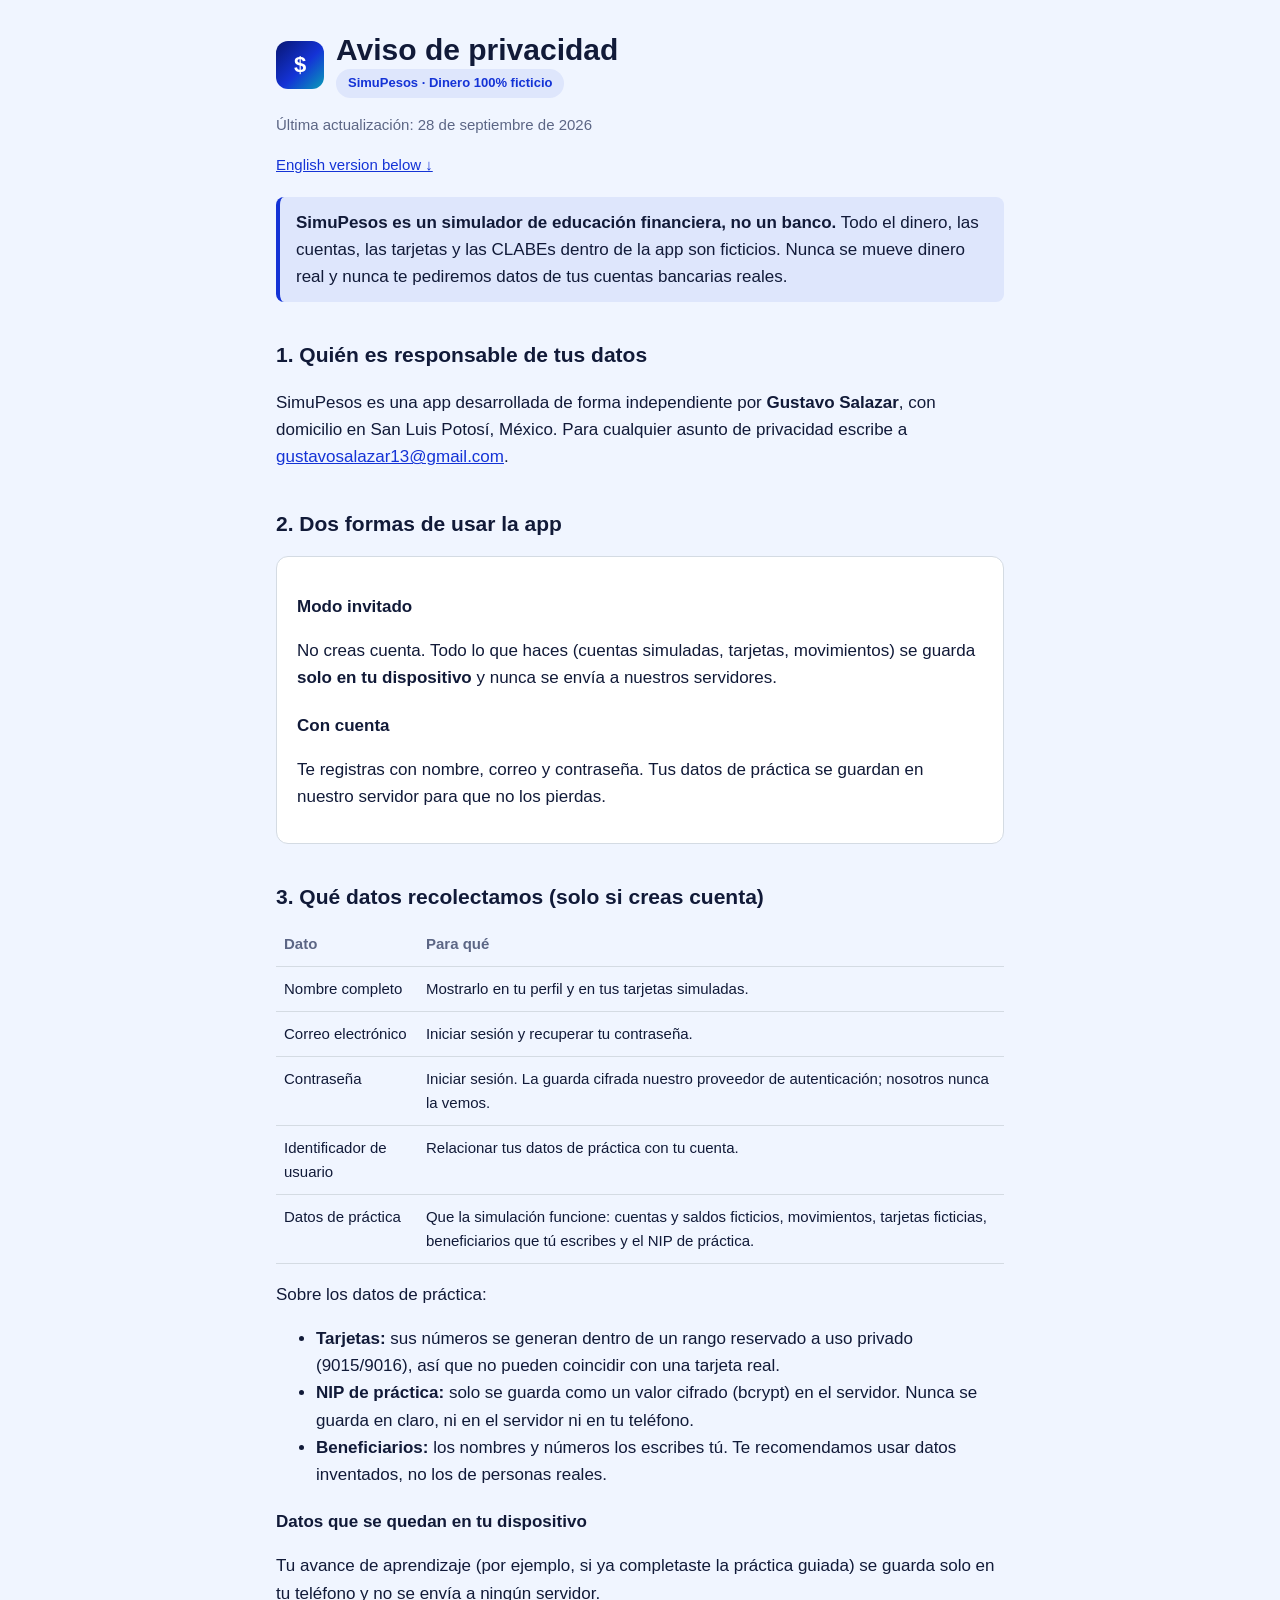
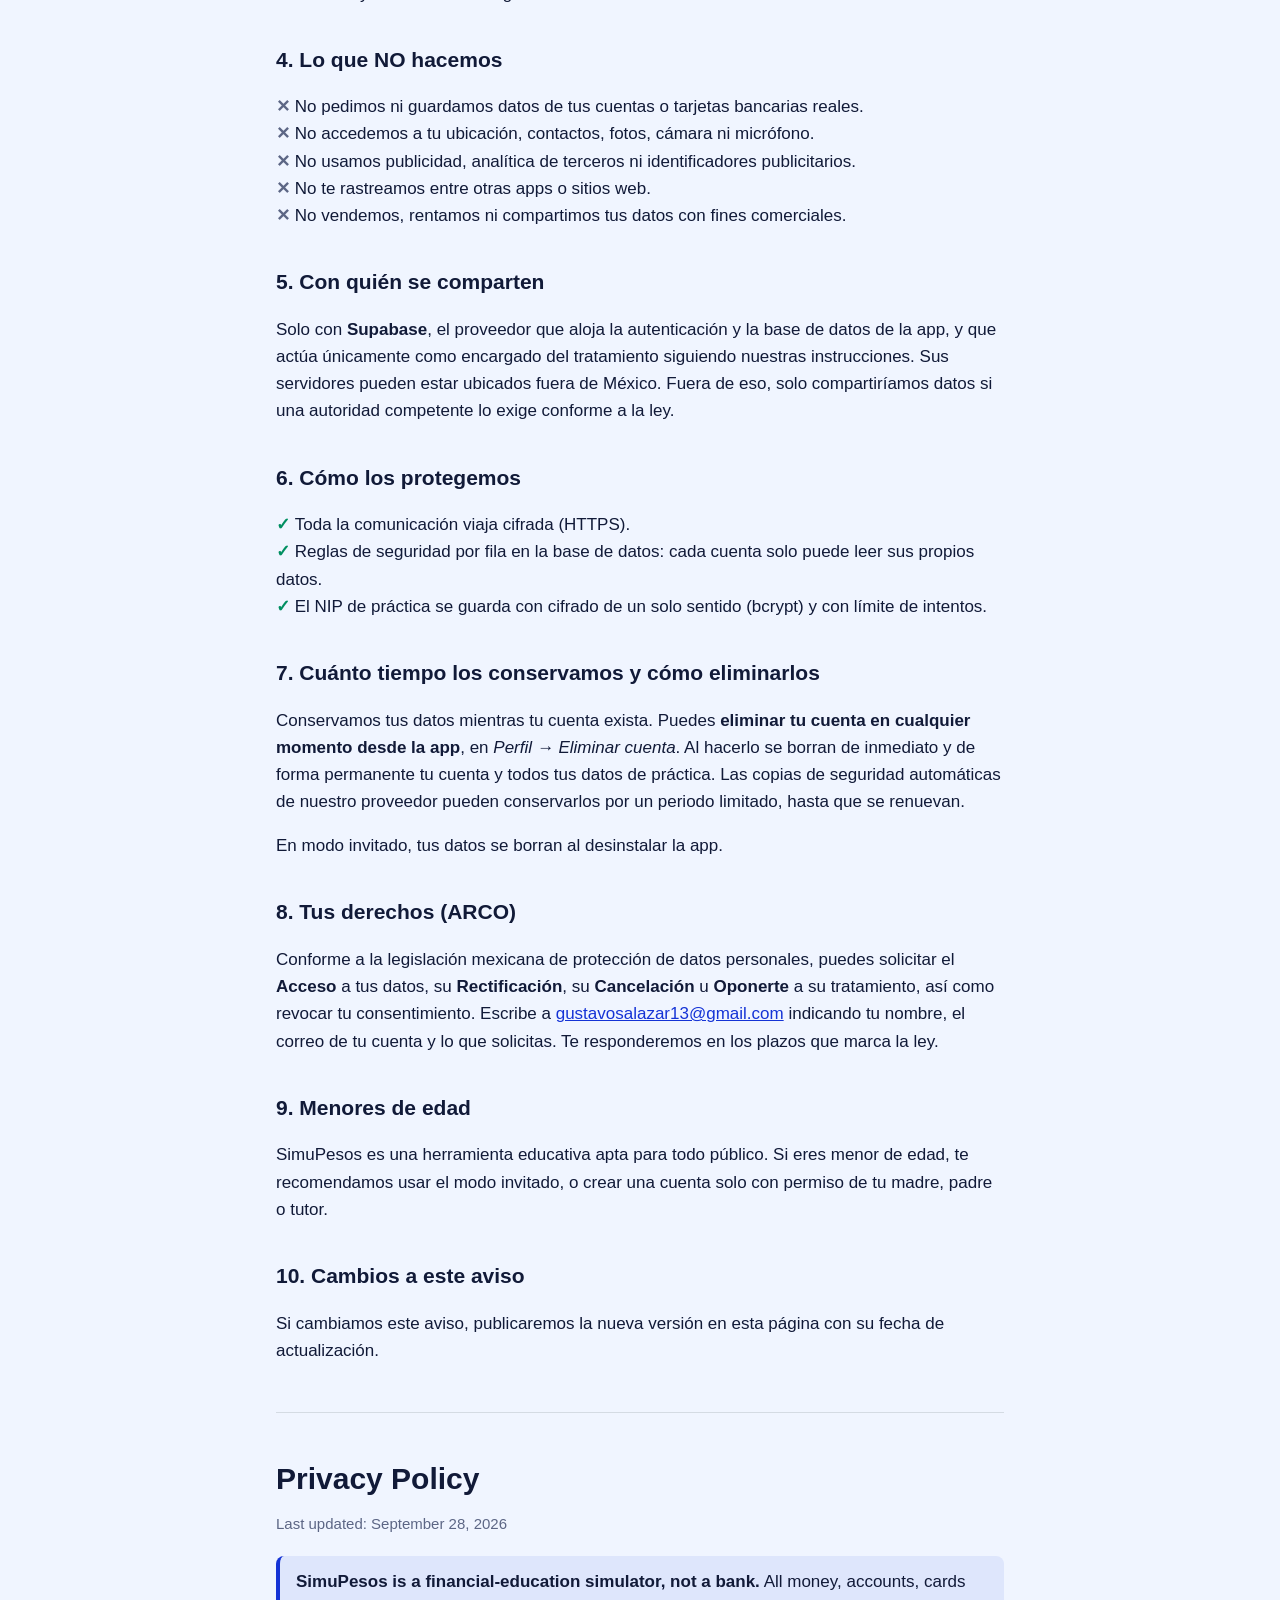
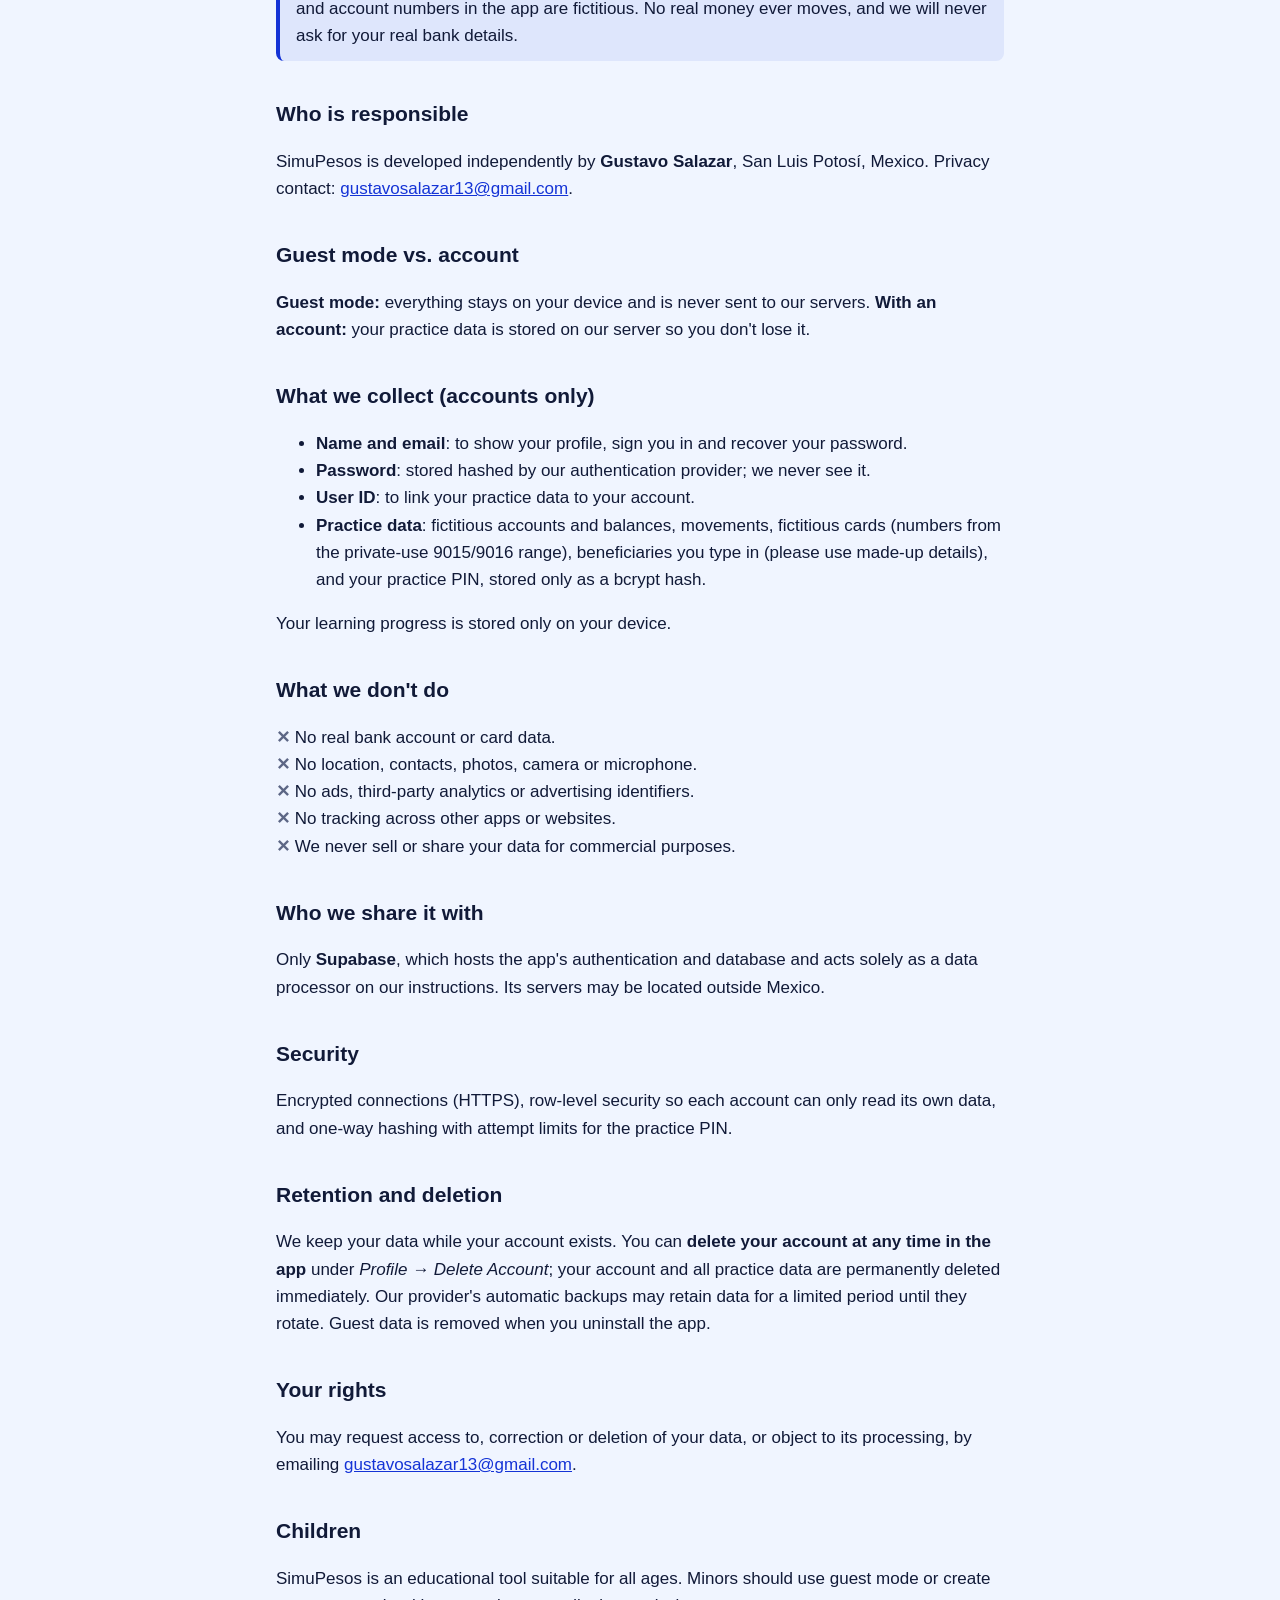
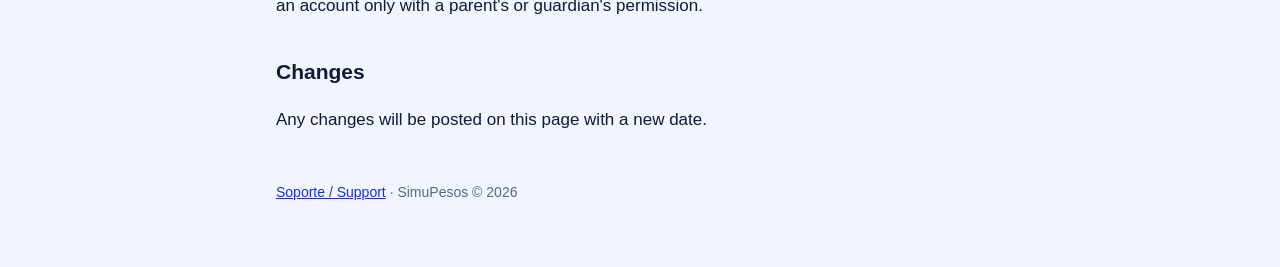
==== privacy.html @ 22ddd675 "Add files via upload" ====
<!doctype html>
<html lang="es">
<head>
<meta charset="utf-8">
<meta name="viewport" content="width=device-width, initial-scale=1">
<title>Aviso de privacidad · SimuPesos</title>
<meta name="description" content="Aviso de privacidad de SimuPesos, simulador de educación financiera con dinero ficticio.">
<link rel="stylesheet" href="style.css">
</head>
<body>
<main>
  <header class="brand">
    <div class="logo" aria-hidden="true">$</div>
    <div>
      <h1>Aviso de privacidad</h1>
      <span class="badge">SimuPesos · Dinero 100% ficticio</span>
    </div>
  </header>
  <p class="muted">Última actualización: 28 de septiembre de 2026</p>
  <nav class="lang"><a href="#english">English version below ↓</a></nav>

  <div class="notice">
    <strong>SimuPesos es un simulador de educación financiera, no un banco.</strong>
    Todo el dinero, las cuentas, las tarjetas y las CLABEs dentro de la app son ficticios.
    Nunca se mueve dinero real y nunca te pediremos datos de tus cuentas bancarias reales.
  </div>

  <h2>1. Quién es responsable de tus datos</h2>
  <p>SimuPesos es una app desarrollada de forma independiente por <strong>Gustavo Salazar</strong>,
  con domicilio en San Luis Potosí, México. Para cualquier asunto de privacidad escribe a
  <a href="mailto:gustavosalazar13@gmail.com">gustavosalazar13@gmail.com</a>.</p>

  <h2>2. Dos formas de usar la app</h2>
  <div class="card">
    <h3>Modo invitado</h3>
    <p>No creas cuenta. Todo lo que haces (cuentas simuladas, tarjetas, movimientos) se guarda
    <strong>solo en tu dispositivo</strong> y nunca se envía a nuestros servidores.</p>
    <h3>Con cuenta</h3>
    <p>Te registras con nombre, correo y contraseña. Tus datos de práctica se guardan en nuestro
    servidor para que no los pierdas.</p>
  </div>

  <h2>3. Qué datos recolectamos (solo si creas cuenta)</h2>
  <div class="table-wrap">
  <table>
    <tr><th>Dato</th><th>Para qué</th></tr>
    <tr><td>Nombre completo</td><td>Mostrarlo en tu perfil y en tus tarjetas simuladas.</td></tr>
    <tr><td>Correo electrónico</td><td>Iniciar sesión y recuperar tu contraseña.</td></tr>
    <tr><td>Contraseña</td><td>Iniciar sesión. La guarda cifrada nuestro proveedor de autenticación; nosotros nunca la vemos.</td></tr>
    <tr><td>Identificador de usuario</td><td>Relacionar tus datos de práctica con tu cuenta.</td></tr>
    <tr><td>Datos de práctica</td><td>Que la simulación funcione: cuentas y saldos ficticios, movimientos, tarjetas ficticias, beneficiarios que tú escribes y el NIP de práctica.</td></tr>
  </table>
  </div>
  <p>Sobre los datos de práctica:</p>
  <ul>
    <li><strong>Tarjetas:</strong> sus números se generan dentro de un rango reservado a uso privado (9015/9016), así que no pueden coincidir con una tarjeta real.</li>
    <li><strong>NIP de práctica:</strong> solo se guarda como un valor cifrado (bcrypt) en el servidor. Nunca se guarda en claro, ni en el servidor ni en tu teléfono.</li>
    <li><strong>Beneficiarios:</strong> los nombres y números los escribes tú. Te recomendamos usar datos inventados, no los de personas reales.</li>
  </ul>

  <h3>Datos que se quedan en tu dispositivo</h3>
  <p>Tu avance de aprendizaje (por ejemplo, si ya completaste la práctica guiada) se guarda solo en
  tu teléfono y no se envía a ningún servidor.</p>

  <h2>4. Lo que NO hacemos</h2>
  <ul class="cross">
    <li>No pedimos ni guardamos datos de tus cuentas o tarjetas bancarias reales.</li>
    <li>No accedemos a tu ubicación, contactos, fotos, cámara ni micrófono.</li>
    <li>No usamos publicidad, analítica de terceros ni identificadores publicitarios.</li>
    <li>No te rastreamos entre otras apps o sitios web.</li>
    <li>No vendemos, rentamos ni compartimos tus datos con fines comerciales.</li>
  </ul>

  <h2>5. Con quién se comparten</h2>
  <p>Solo con <strong>Supabase</strong>, el proveedor que aloja la autenticación y la base de datos
  de la app, y que actúa únicamente como encargado del tratamiento siguiendo nuestras instrucciones.
  Sus servidores pueden estar ubicados fuera de México. Fuera de eso, solo compartiríamos datos si
  una autoridad competente lo exige conforme a la ley.</p>

  <h2>6. Cómo los protegemos</h2>
  <ul class="check">
    <li>Toda la comunicación viaja cifrada (HTTPS).</li>
    <li>Reglas de seguridad por fila en la base de datos: cada cuenta solo puede leer sus propios datos.</li>
    <li>El NIP de práctica se guarda con cifrado de un solo sentido (bcrypt) y con límite de intentos.</li>
  </ul>

  <h2>7. Cuánto tiempo los conservamos y cómo eliminarlos</h2>
  <p>Conservamos tus datos mientras tu cuenta exista. Puedes <strong>eliminar tu cuenta en cualquier
  momento desde la app</strong>, en <em>Perfil → Eliminar cuenta</em>. Al hacerlo se borran de
  inmediato y de forma permanente tu cuenta y todos tus datos de práctica. Las copias de seguridad
  automáticas de nuestro proveedor pueden conservarlos por un periodo limitado, hasta que se renuevan.</p>
  <p>En modo invitado, tus datos se borran al desinstalar la app.</p>

  <h2>8. Tus derechos (ARCO)</h2>
  <p>Conforme a la legislación mexicana de protección de datos personales, puedes solicitar el
  <strong>Acceso</strong> a tus datos, su <strong>Rectificación</strong>, su <strong>Cancelación</strong>
  u <strong>Oponerte</strong> a su tratamiento, así como revocar tu consentimiento. Escribe a
  <a href="mailto:gustavosalazar13@gmail.com">gustavosalazar13@gmail.com</a> indicando tu nombre, el
  correo de tu cuenta y lo que solicitas. Te responderemos en los plazos que marca la ley.</p>

  <h2>9. Menores de edad</h2>
  <p>SimuPesos es una herramienta educativa apta para todo público. Si eres menor de edad, te
  recomendamos usar el modo invitado, o crear una cuenta solo con permiso de tu madre, padre o tutor.</p>

  <h2>10. Cambios a este aviso</h2>
  <p>Si cambiamos este aviso, publicaremos la nueva versión en esta página con su fecha de actualización.</p>

  <hr>

  <section id="english" lang="en">
    <h1>Privacy Policy</h1>
    <p class="muted">Last updated: September 28, 2026</p>

    <div class="notice">
      <strong>SimuPesos is a financial-education simulator, not a bank.</strong>
      All money, accounts, cards and account numbers in the app are fictitious. No real money
      ever moves, and we will never ask for your real bank details.
    </div>

    <h2>Who is responsible</h2>
    <p>SimuPesos is developed independently by <strong>Gustavo Salazar</strong>, San Luis Potosí,
    Mexico. Privacy contact: <a href="mailto:gustavosalazar13@gmail.com">gustavosalazar13@gmail.com</a>.</p>

    <h2>Guest mode vs. account</h2>
    <p><strong>Guest mode:</strong> everything stays on your device and is never sent to our servers.
    <strong>With an account:</strong> your practice data is stored on our server so you don't lose it.</p>

    <h2>What we collect (accounts only)</h2>
    <ul>
      <li><strong>Name and email</strong>: to show your profile, sign you in and recover your password.</li>
      <li><strong>Password</strong>: stored hashed by our authentication provider; we never see it.</li>
      <li><strong>User ID</strong>: to link your practice data to your account.</li>
      <li><strong>Practice data</strong>: fictitious accounts and balances, movements, fictitious cards
      (numbers from the private-use 9015/9016 range), beneficiaries you type in (please use made-up
      details), and your practice PIN, stored only as a bcrypt hash.</li>
    </ul>
    <p>Your learning progress is stored only on your device.</p>

    <h2>What we don't do</h2>
    <ul class="cross">
      <li>No real bank account or card data.</li>
      <li>No location, contacts, photos, camera or microphone.</li>
      <li>No ads, third-party analytics or advertising identifiers.</li>
      <li>No tracking across other apps or websites.</li>
      <li>We never sell or share your data for commercial purposes.</li>
    </ul>

    <h2>Who we share it with</h2>
    <p>Only <strong>Supabase</strong>, which hosts the app's authentication and database and acts
    solely as a data processor on our instructions. Its servers may be located outside Mexico.</p>

    <h2>Security</h2>
    <p>Encrypted connections (HTTPS), row-level security so each account can only read its own data,
    and one-way hashing with attempt limits for the practice PIN.</p>

    <h2>Retention and deletion</h2>
    <p>We keep your data while your account exists. You can <strong>delete your account at any time
    in the app</strong> under <em>Profile → Delete Account</em>; your account and all practice data
    are permanently deleted immediately. Our provider's automatic backups may retain data for a
    limited period until they rotate. Guest data is removed when you uninstall the app.</p>

    <h2>Your rights</h2>
    <p>You may request access to, correction or deletion of your data, or object to its processing,
    by emailing <a href="mailto:gustavosalazar13@gmail.com">gustavosalazar13@gmail.com</a>.</p>

    <h2>Children</h2>
    <p>SimuPesos is an educational tool suitable for all ages. Minors should use guest mode or create
    an account only with a parent's or guardian's permission.</p>

    <h2>Changes</h2>
    <p>Any changes will be posted on this page with a new date.</p>
  </section>

  <footer>
    <a href="index.html">Soporte / Support</a> · SimuPesos © 2026
  </footer>
</main>
</body>
</html>
---- style.css ----
:root {
  --ink: #111a38;
  --muted: #5c6685;
  --canvas: #f0f5ff;
  --panel: #ffffff;
  --line: #d4dbe3;
  --accent: #1433d6;
  --accent-soft: rgba(20, 51, 214, 0.08);
  --ok: #008f61;
}
@media (prefers-color-scheme: dark) {
  :root {
    --ink: #edf2fc;
    --muted: #a8b3cc;
    --canvas: #12141f;
    --panel: #212430;
    --line: #4d5466;
    --accent: #8cb3ff;
    --accent-soft: rgba(140, 179, 255, 0.12);
    --ok: #40cc99;
  }
}
* { box-sizing: border-box; }
html { -webkit-text-size-adjust: 100%; }
body {
  margin: 0;
  background: var(--canvas);
  color: var(--ink);
  font: 17px/1.6 -apple-system, BlinkMacSystemFont, "SF Pro Text", "Segoe UI", Roboto, sans-serif;
}
main { max-width: 760px; margin: 0 auto; padding: 32px 16px 64px; }
header.brand { display: flex; align-items: center; gap: 12px; margin-bottom: 8px; }
.logo {
  width: 48px; height: 48px; border-radius: 12px; flex: none;
  background: linear-gradient(135deg, #081773, #1433d6 55%, #089eb8);
  color: #fff; display: grid; place-items: center; font-weight: 800; font-size: 22px;
}
h1 { font-size: 30px; line-height: 1.2; margin: 0; }
h2 { font-size: 21px; margin: 36px 0 8px; }
h3 { font-size: 17px; margin: 20px 0 4px; }
p, li { color: var(--ink); }
.muted { color: var(--muted); font-size: 15px; }
.card {
  background: var(--panel); border: 1px solid var(--line); border-radius: 12px;
  padding: 16px 20px; margin: 16px 0;
}
.notice {
  background: var(--accent-soft); border-left: 4px solid var(--accent);
  border-radius: 8px; padding: 12px 16px; margin: 20px 0;
}
.badge {
  display: inline-block; font-size: 13px; font-weight: 600; color: var(--accent);
  background: var(--accent-soft); border-radius: 999px; padding: 4px 12px;
}
a { color: var(--accent); }
nav.lang { margin: 16px 0 0; font-size: 15px; }
table { width: 100%; border-collapse: collapse; font-size: 15px; }
th, td { text-align: left; vertical-align: top; padding: 10px 8px; border-bottom: 1px solid var(--line); }
th { color: var(--muted); font-weight: 600; }
.table-wrap { overflow-x: auto; }
ul.check { list-style: none; padding-left: 0; }
ul.check li::before { content: "✓ "; color: var(--ok); font-weight: 700; }
ul.cross { list-style: none; padding-left: 0; }
ul.cross li::before { content: "✕ "; color: var(--muted); font-weight: 700; }
hr { border: 0; border-top: 1px solid var(--line); margin: 48px 0; }
footer { margin-top: 48px; font-size: 14px; color: var(--muted); }
details { background: var(--panel); border: 1px solid var(--line); border-radius: 10px; padding: 12px 16px; margin: 10px 0; }
summary { font-weight: 600; cursor: pointer; }
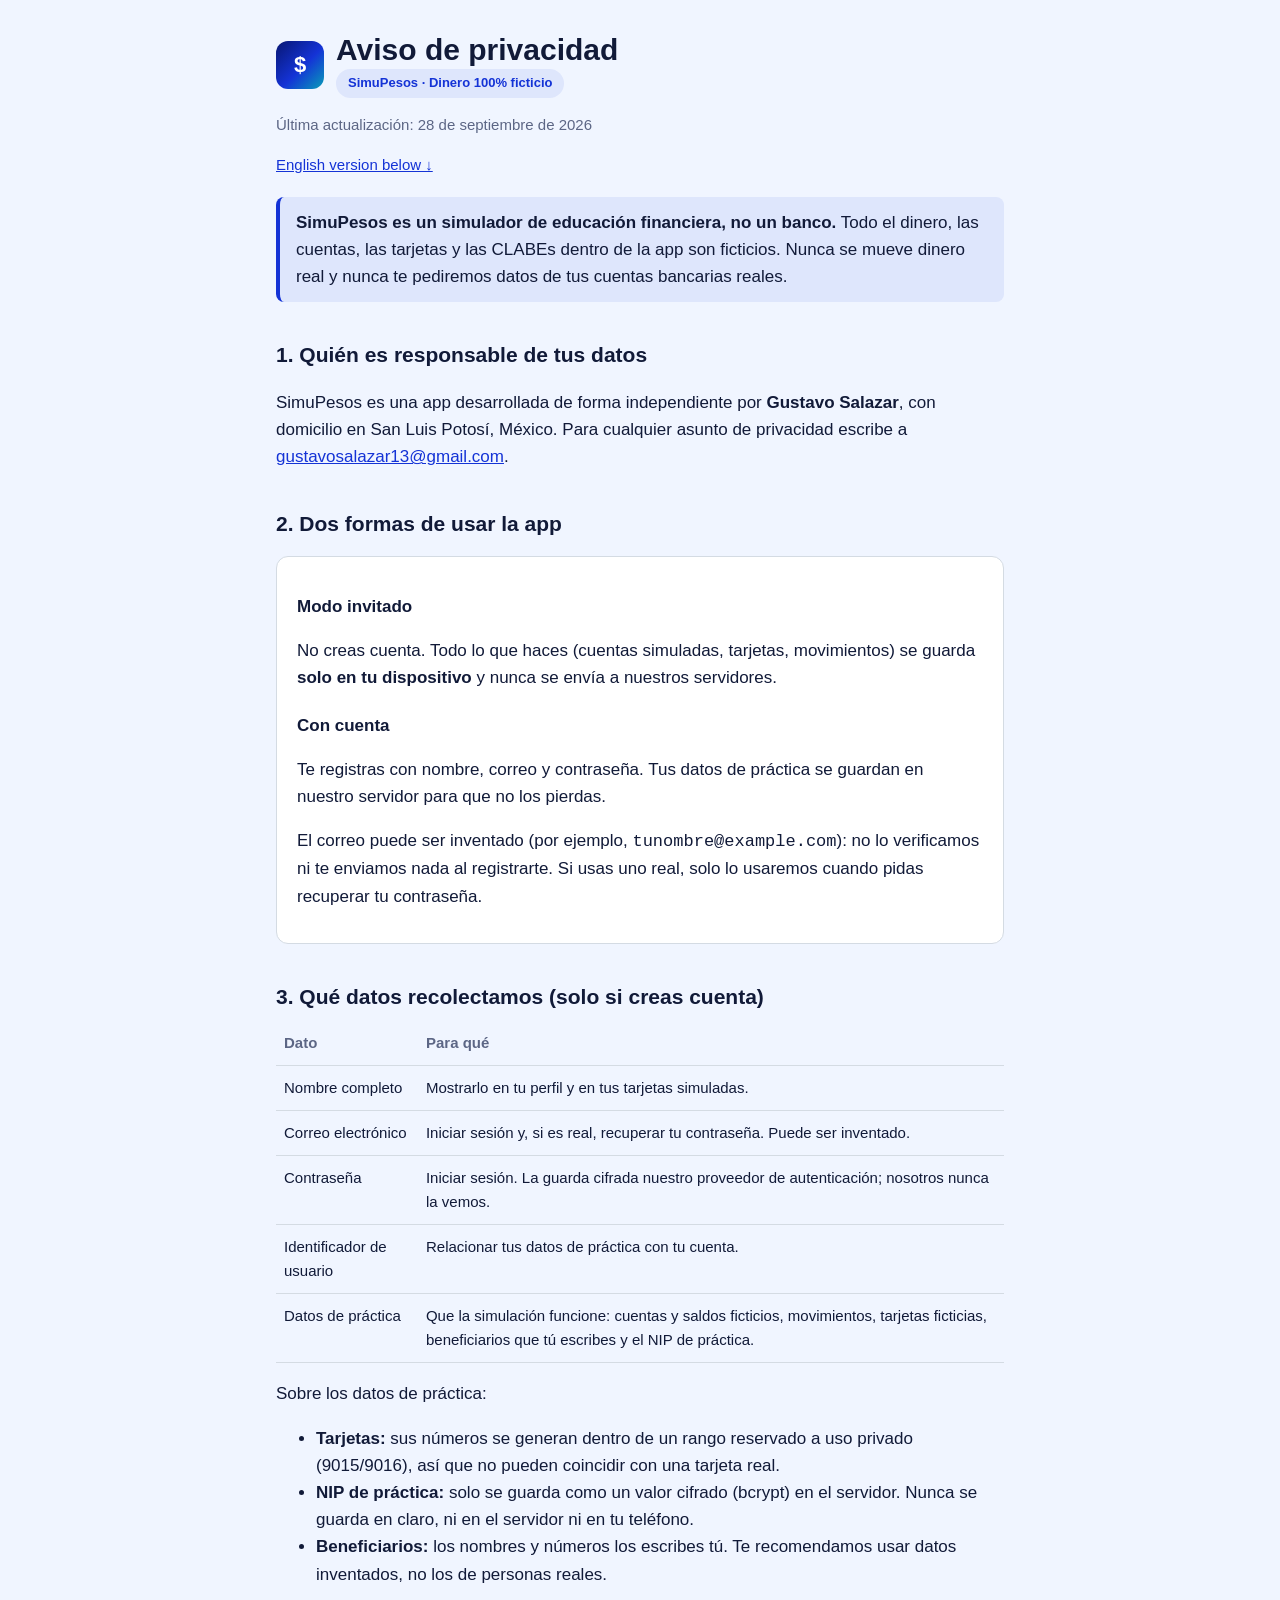
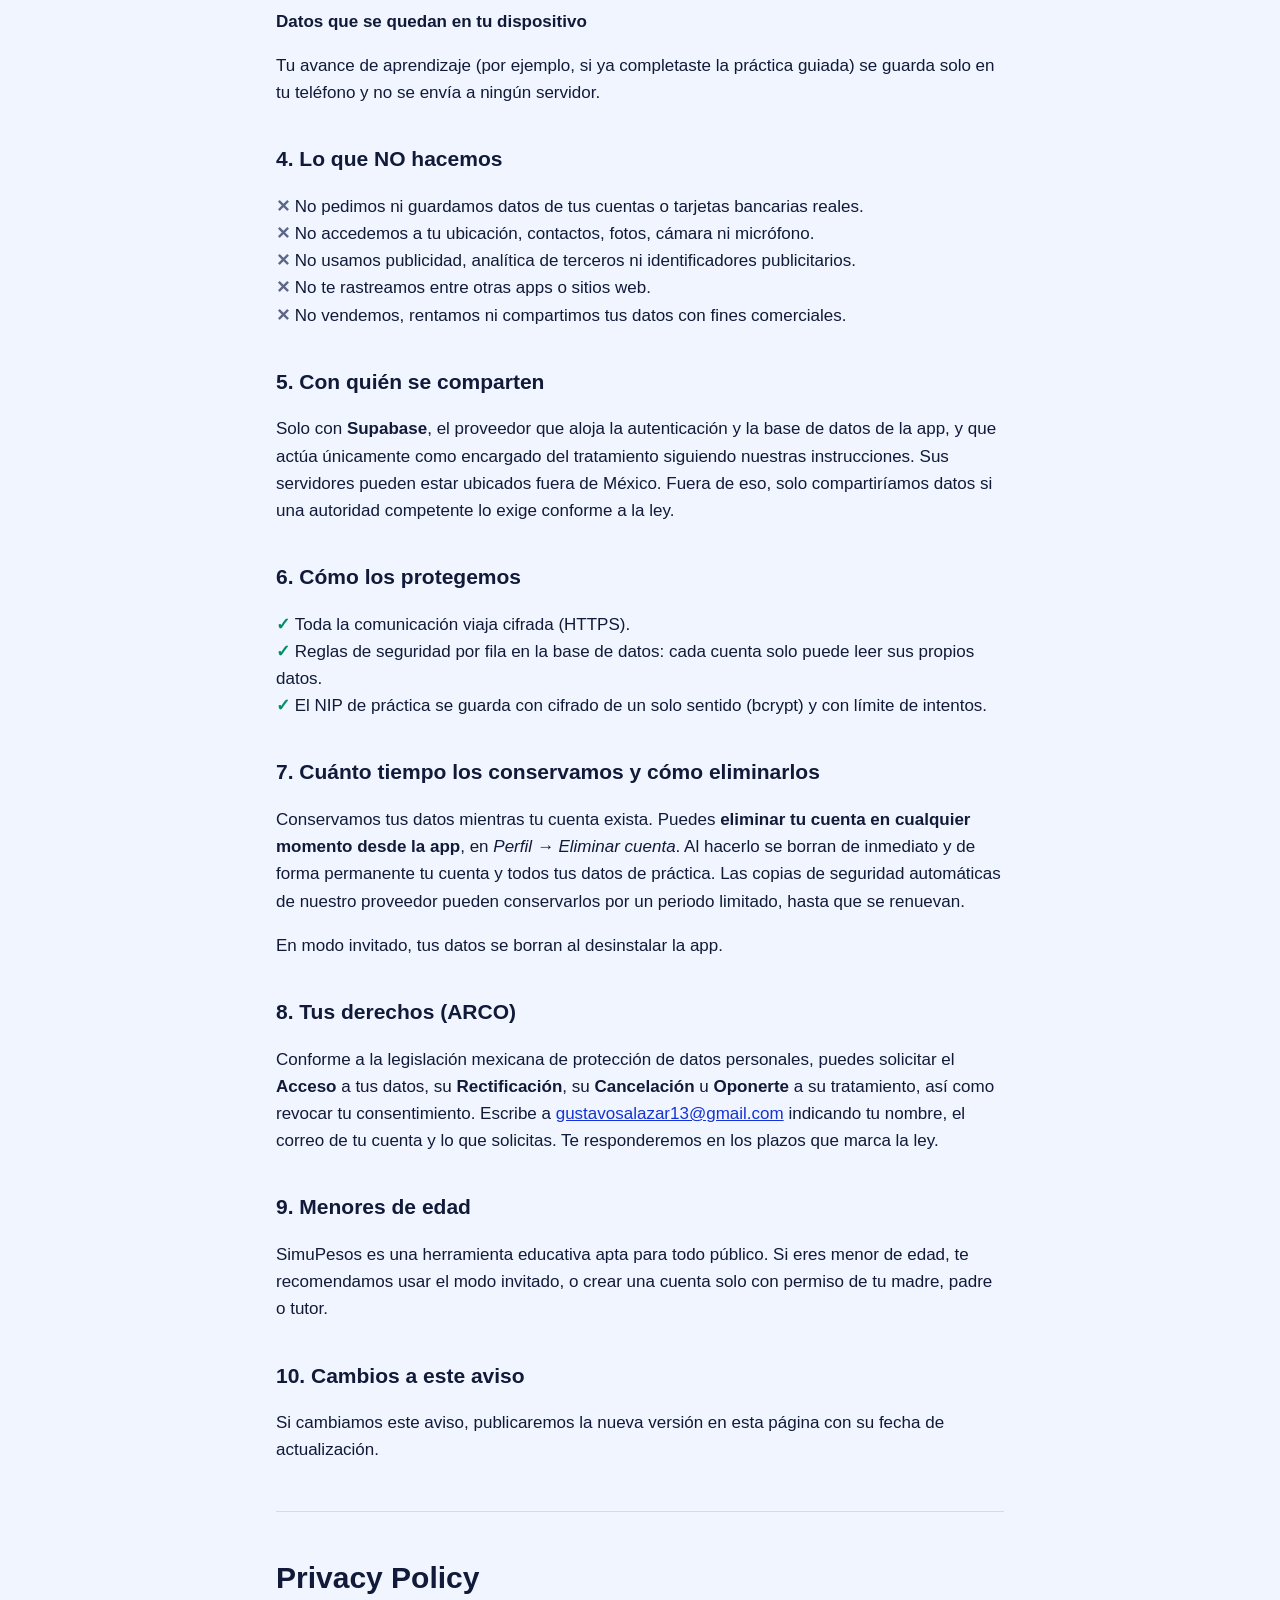
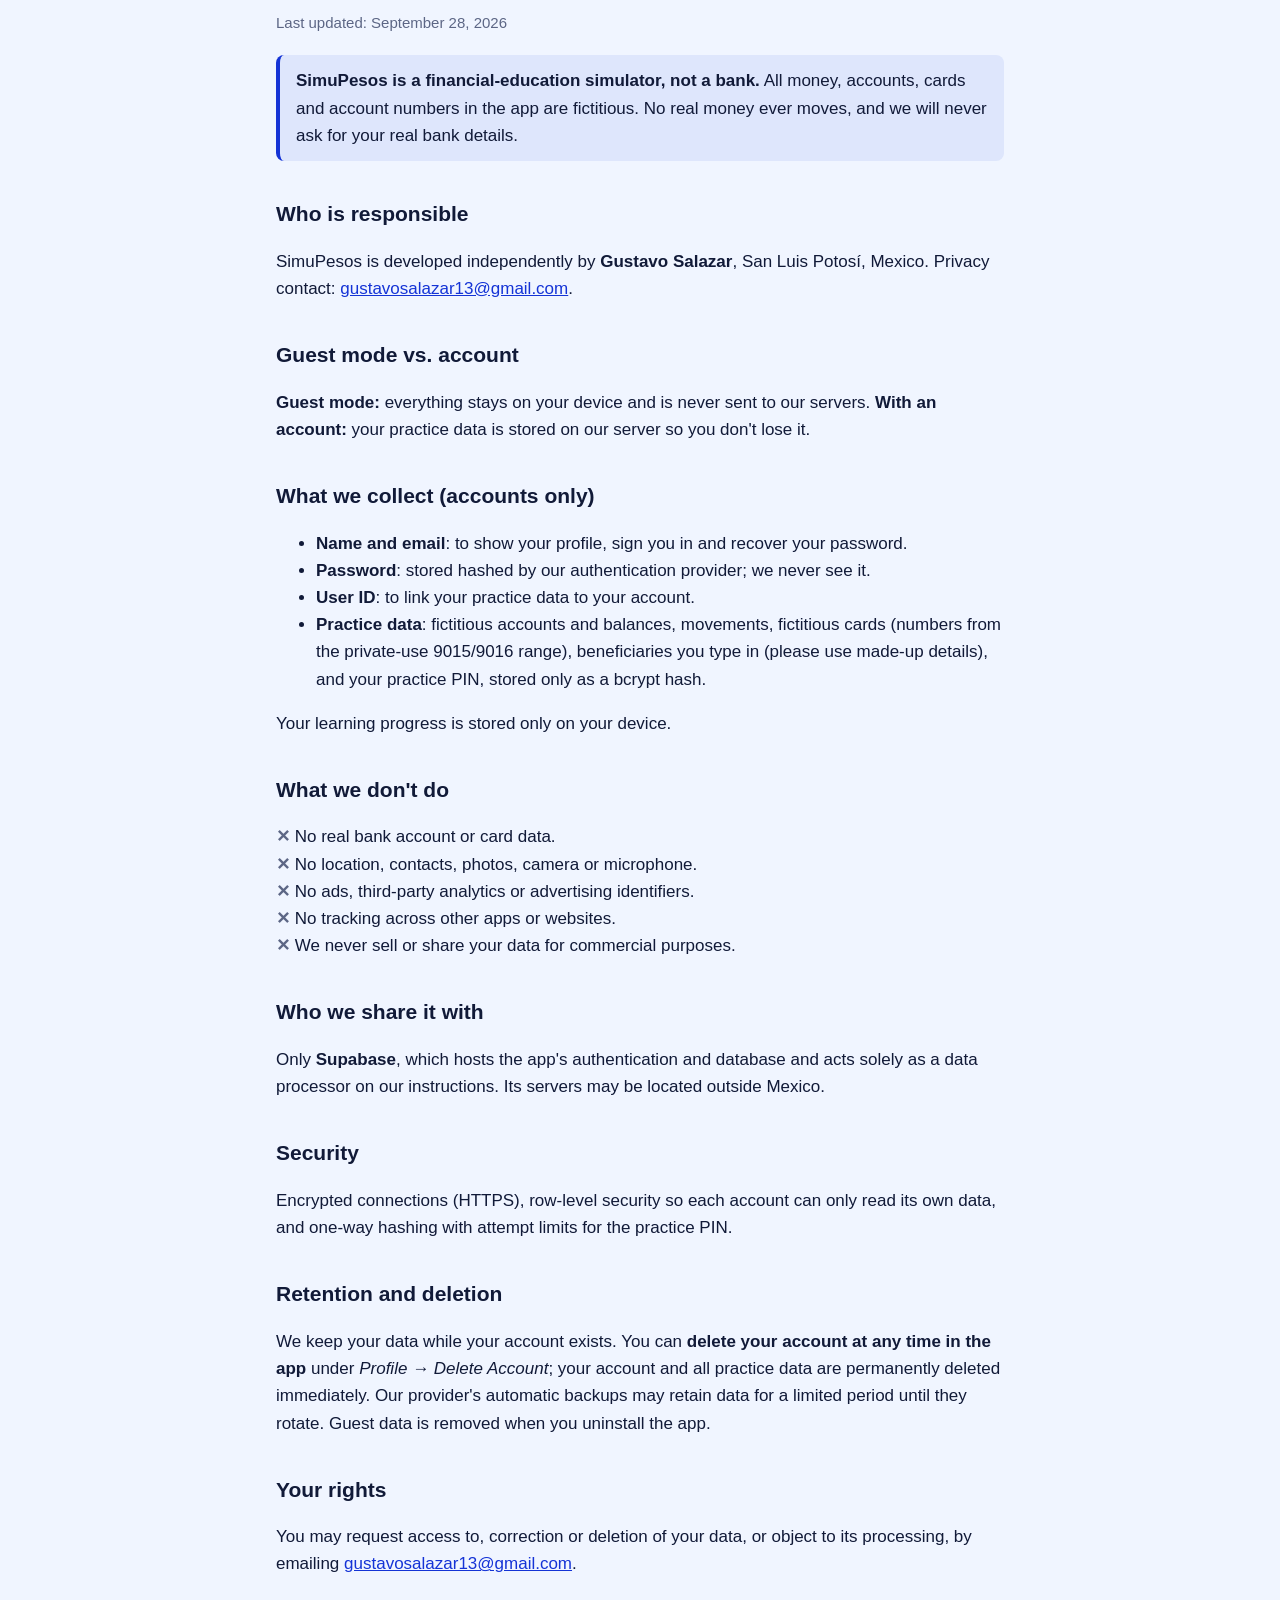
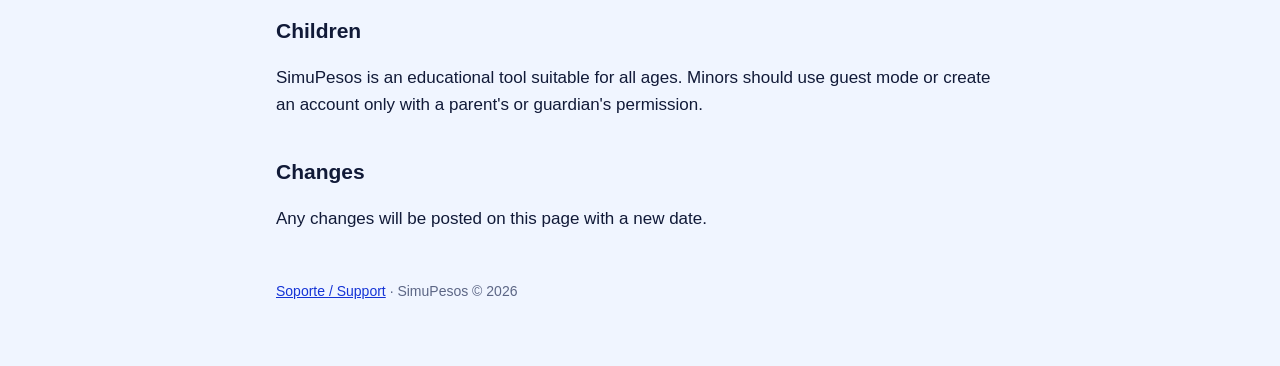
==== commit b8d30fd9: "Add product landing page and update privacy policy" ====
--- a/privacy.html
+++ b/privacy.html
@@ -38,6 +38,9 @@
     <h3>Con cuenta</h3>
     <p>Te registras con nombre, correo y contraseña. Tus datos de práctica se guardan en nuestro
     servidor para que no los pierdas.</p>
+    <p>El correo puede ser inventado (por ejemplo, <code>tunombre@example.com</code>): no lo
+    verificamos ni te enviamos nada al registrarte. Si usas uno real, solo lo usaremos cuando
+    pidas recuperar tu contraseña.</p>
   </div>
 
   <h2>3. Qué datos recolectamos (solo si creas cuenta)</h2>
@@ -45,7 +48,7 @@
   <table>
     <tr><th>Dato</th><th>Para qué</th></tr>
     <tr><td>Nombre completo</td><td>Mostrarlo en tu perfil y en tus tarjetas simuladas.</td></tr>
-    <tr><td>Correo electrónico</td><td>Iniciar sesión y recuperar tu contraseña.</td></tr>
+    <tr><td>Correo electrónico</td><td>Iniciar sesión y, si es real, recuperar tu contraseña. Puede ser inventado.</td></tr>
     <tr><td>Contraseña</td><td>Iniciar sesión. La guarda cifrada nuestro proveedor de autenticación; nosotros nunca la vemos.</td></tr>
     <tr><td>Identificador de usuario</td><td>Relacionar tus datos de práctica con tu cuenta.</td></tr>
     <tr><td>Datos de práctica</td><td>Que la simulación funcione: cuentas y saldos ficticios, movimientos, tarjetas ficticias, beneficiarios que tú escribes y el NIP de práctica.</td></tr>
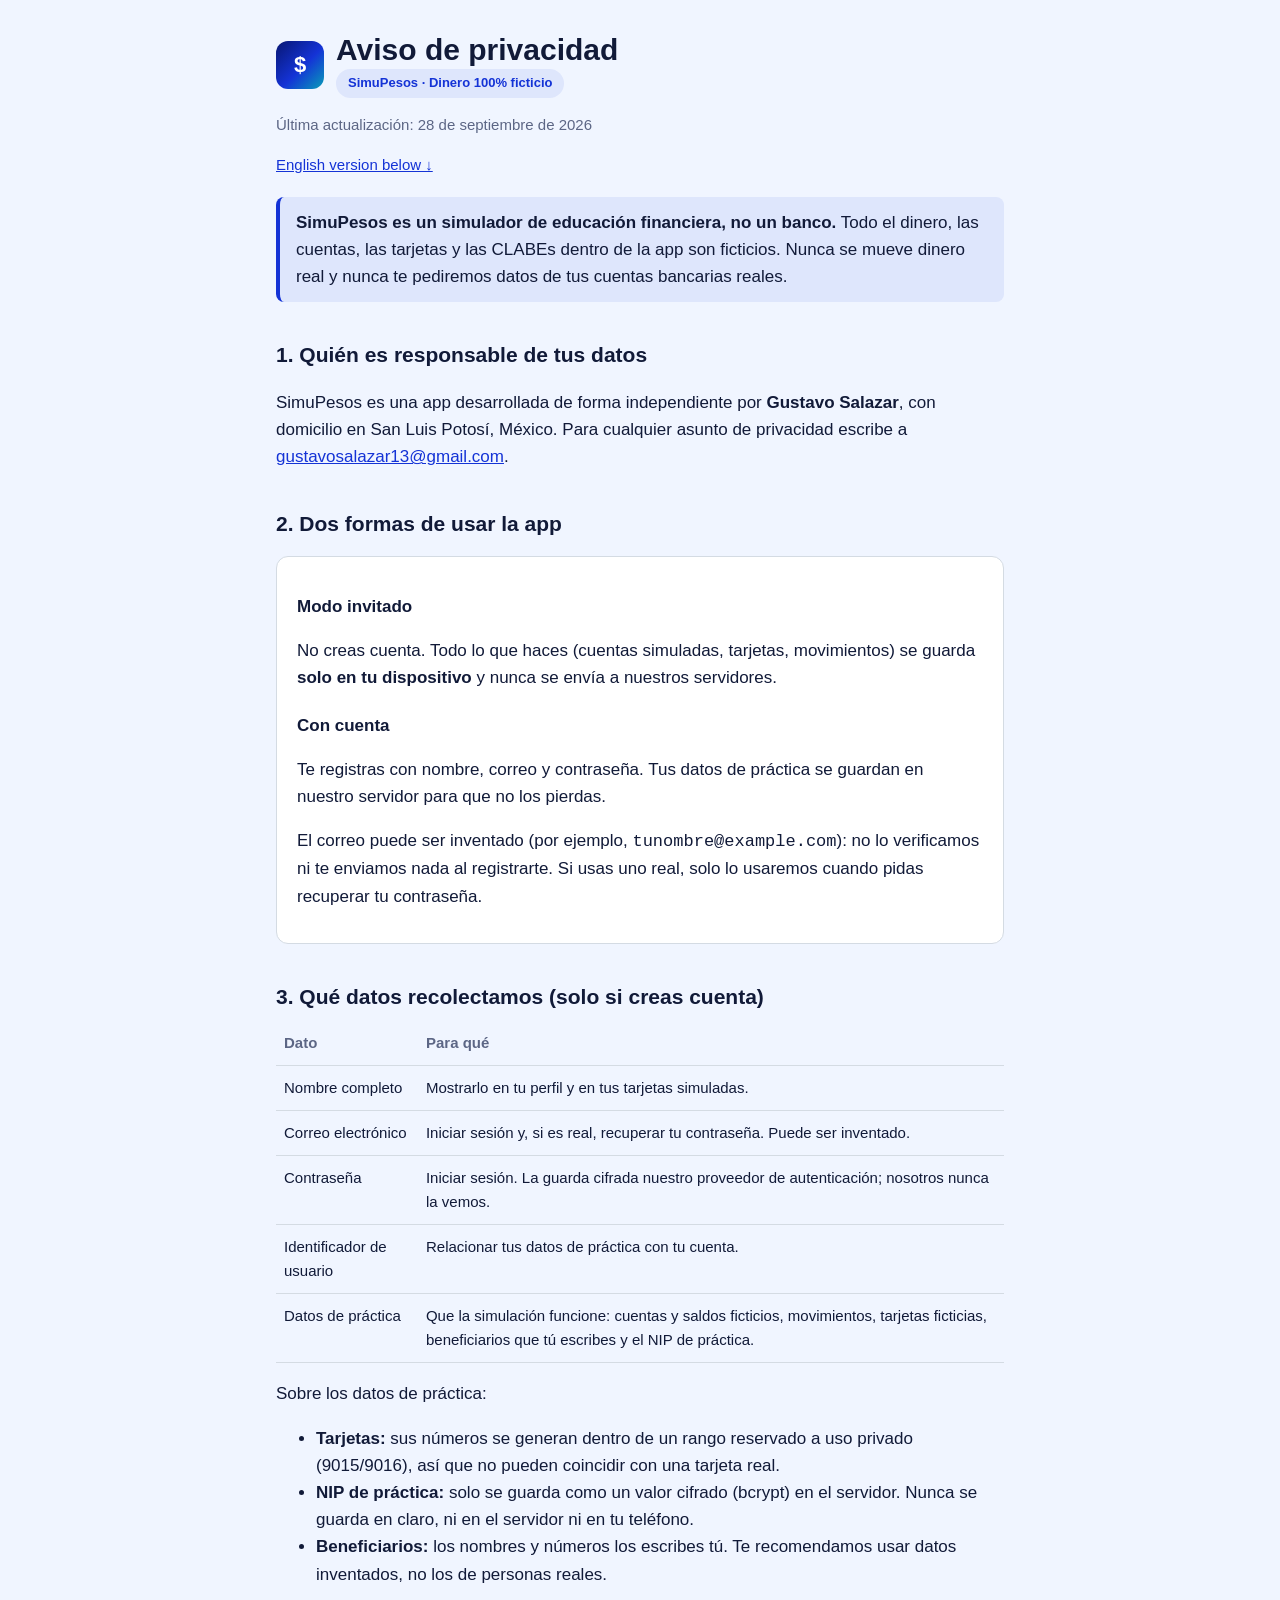
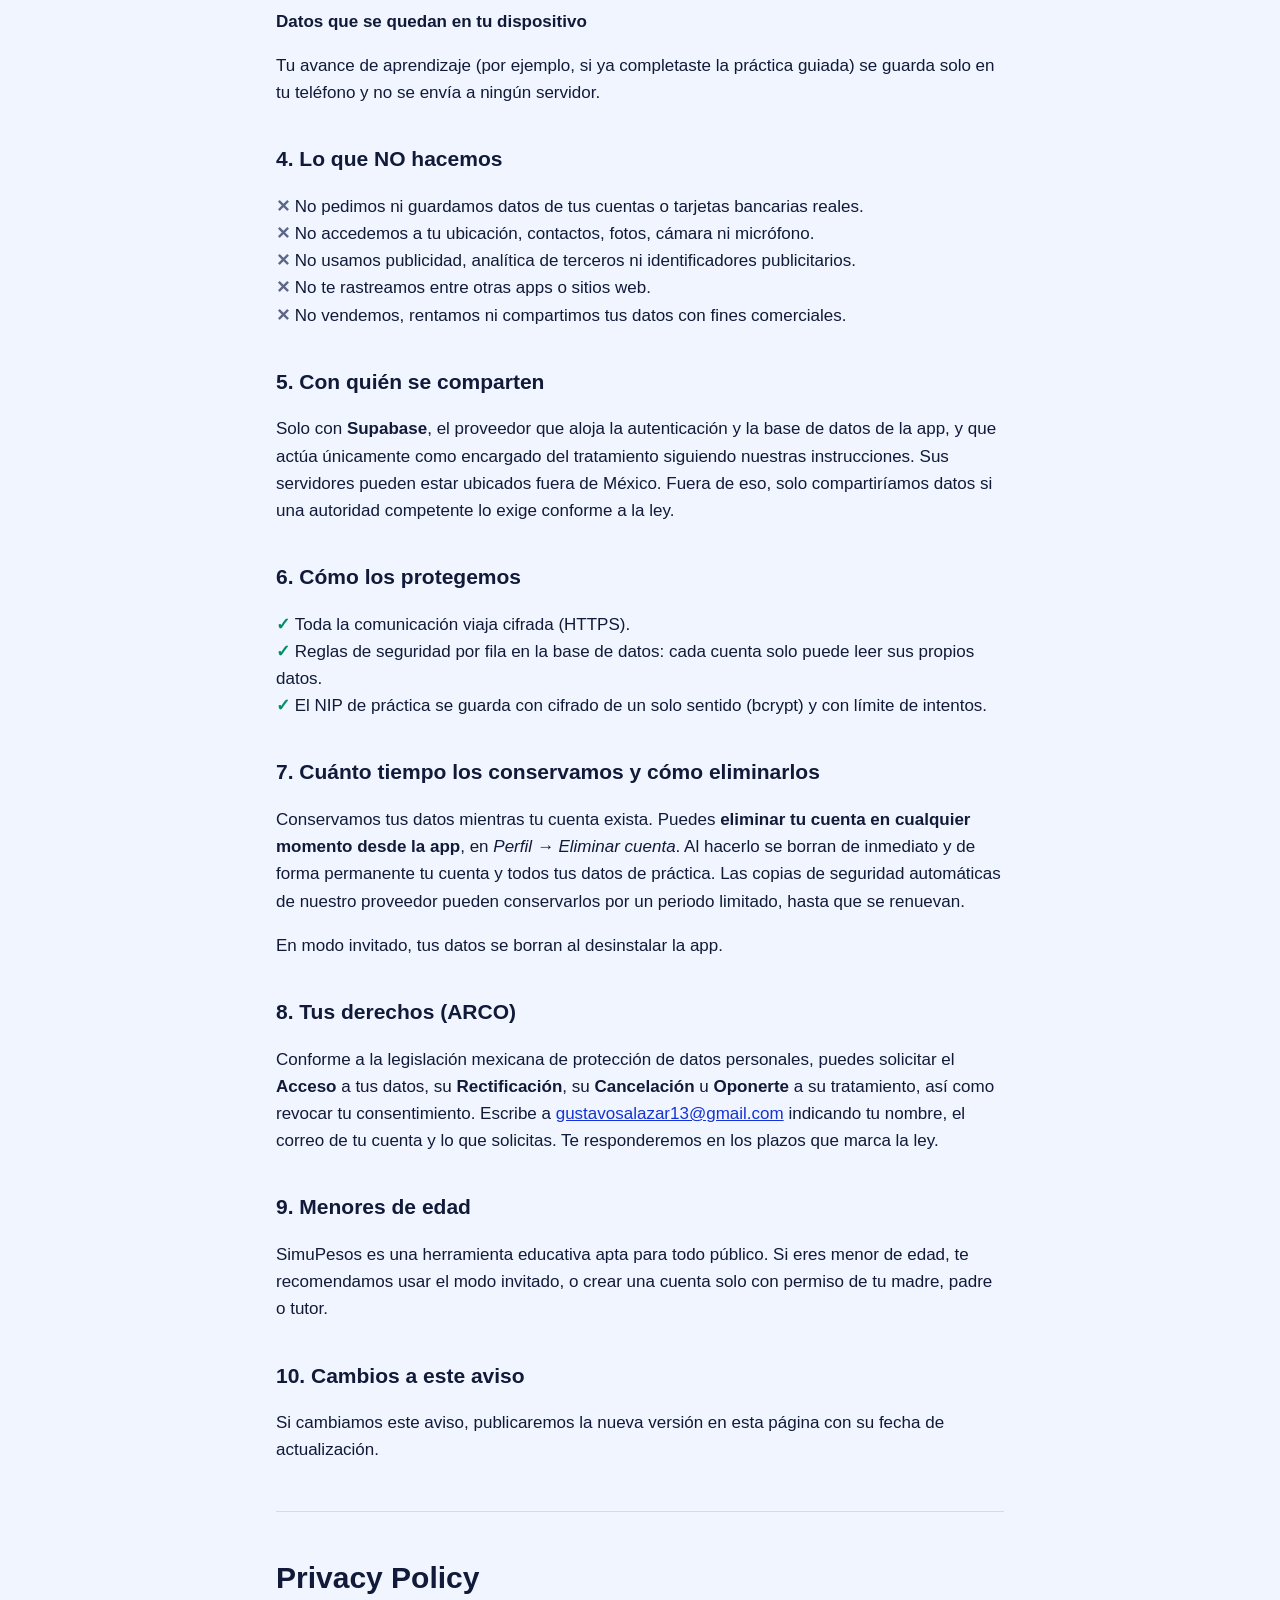
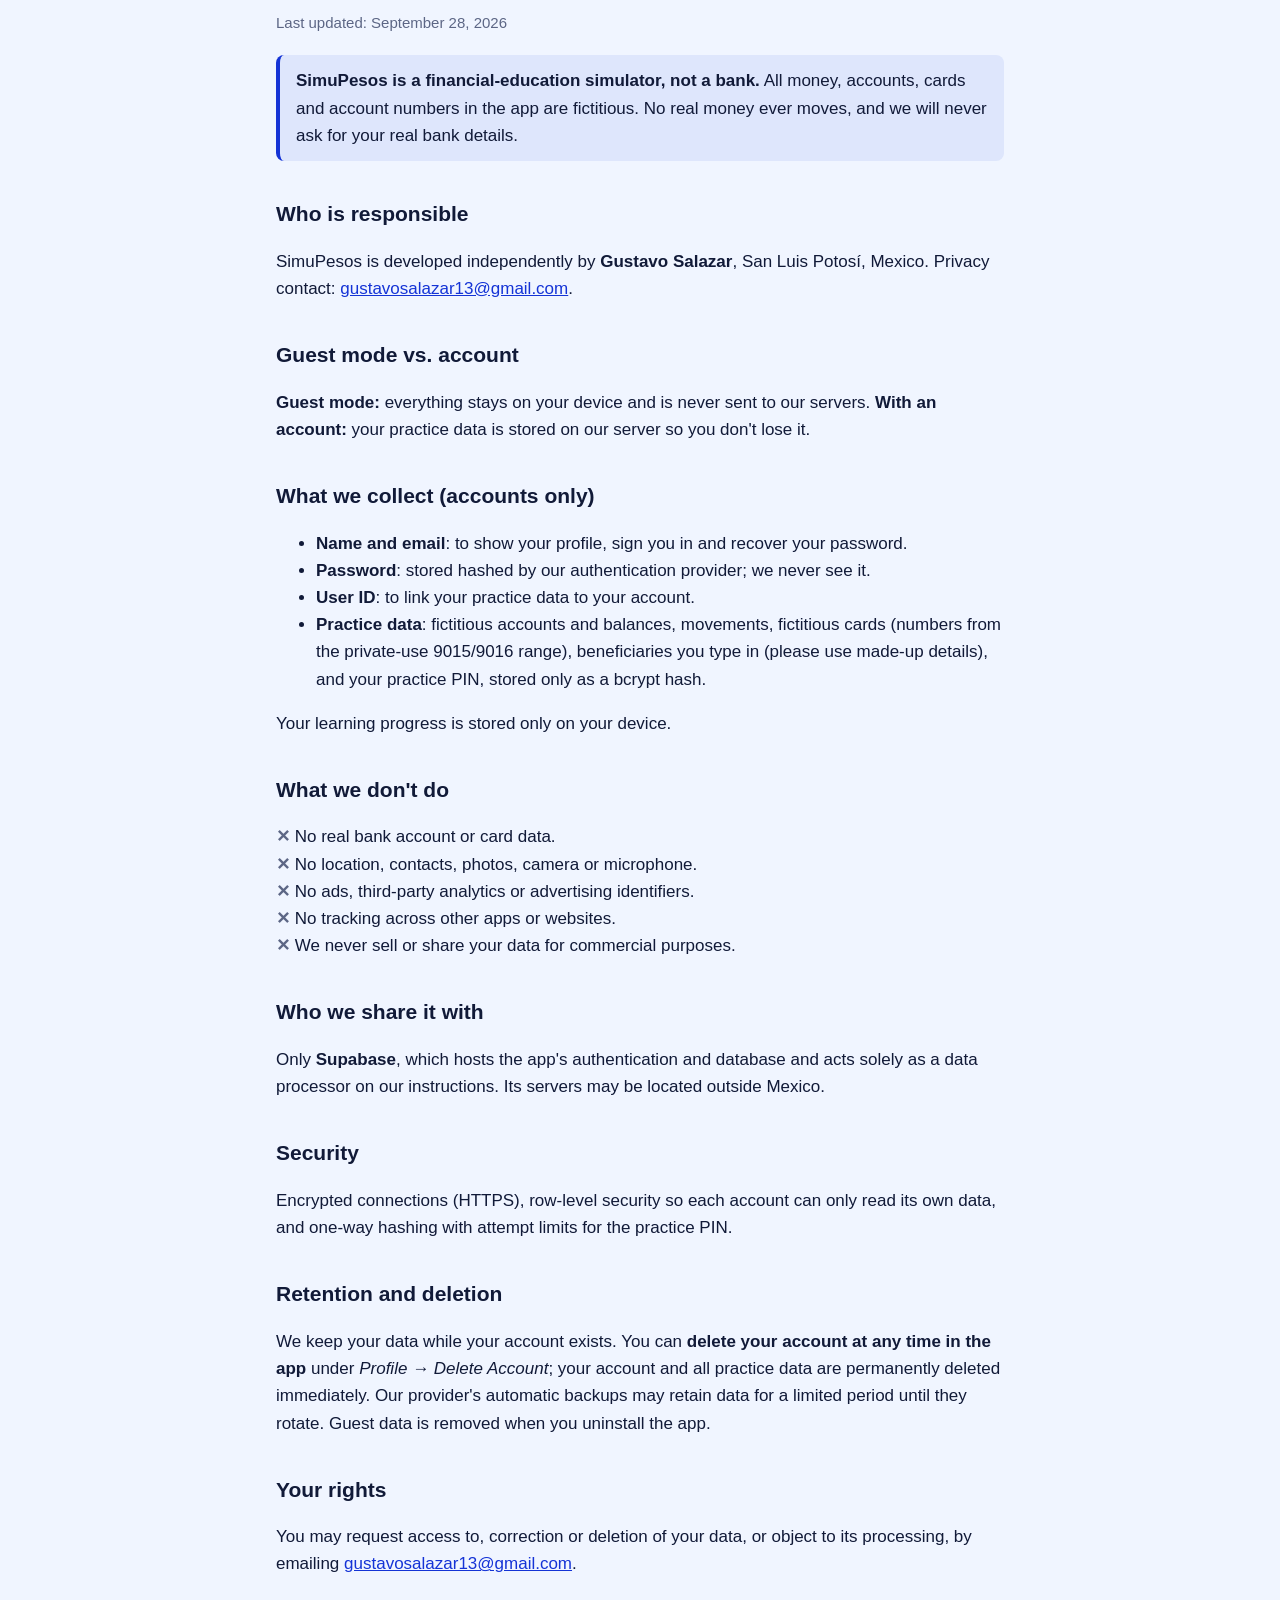
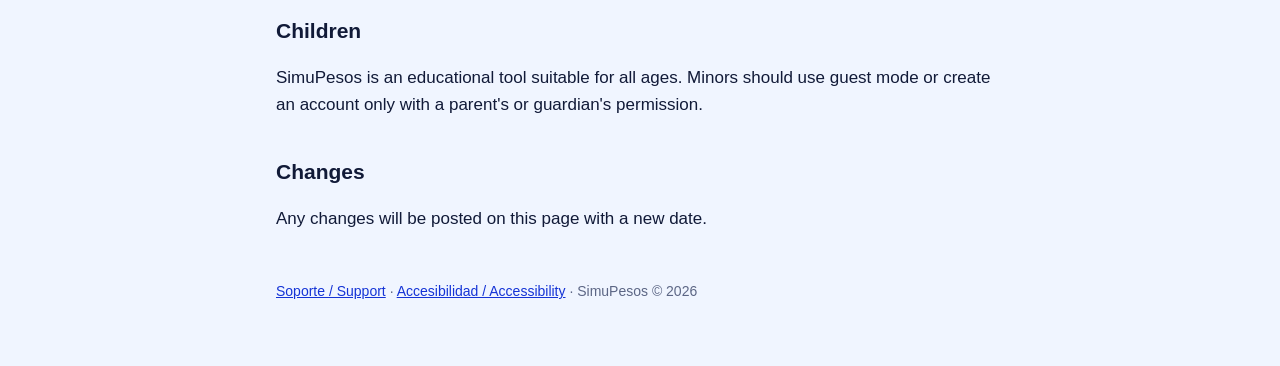
==== commit e8ed032b: "docs(accessibility): add accessibility page and link it from support and privacy" ====
--- a/privacy.html
+++ b/privacy.html
@@ -175,7 +175,8 @@
   </section>
 
   <footer>
-    <a href="index.html">Soporte / Support</a> · SimuPesos © 2026
+    <a href="index.html">Soporte / Support</a> ·
+    <a href="accessibility.html">Accesibilidad / Accessibility</a> · SimuPesos © 2026
   </footer>
 </main>
 </body>
